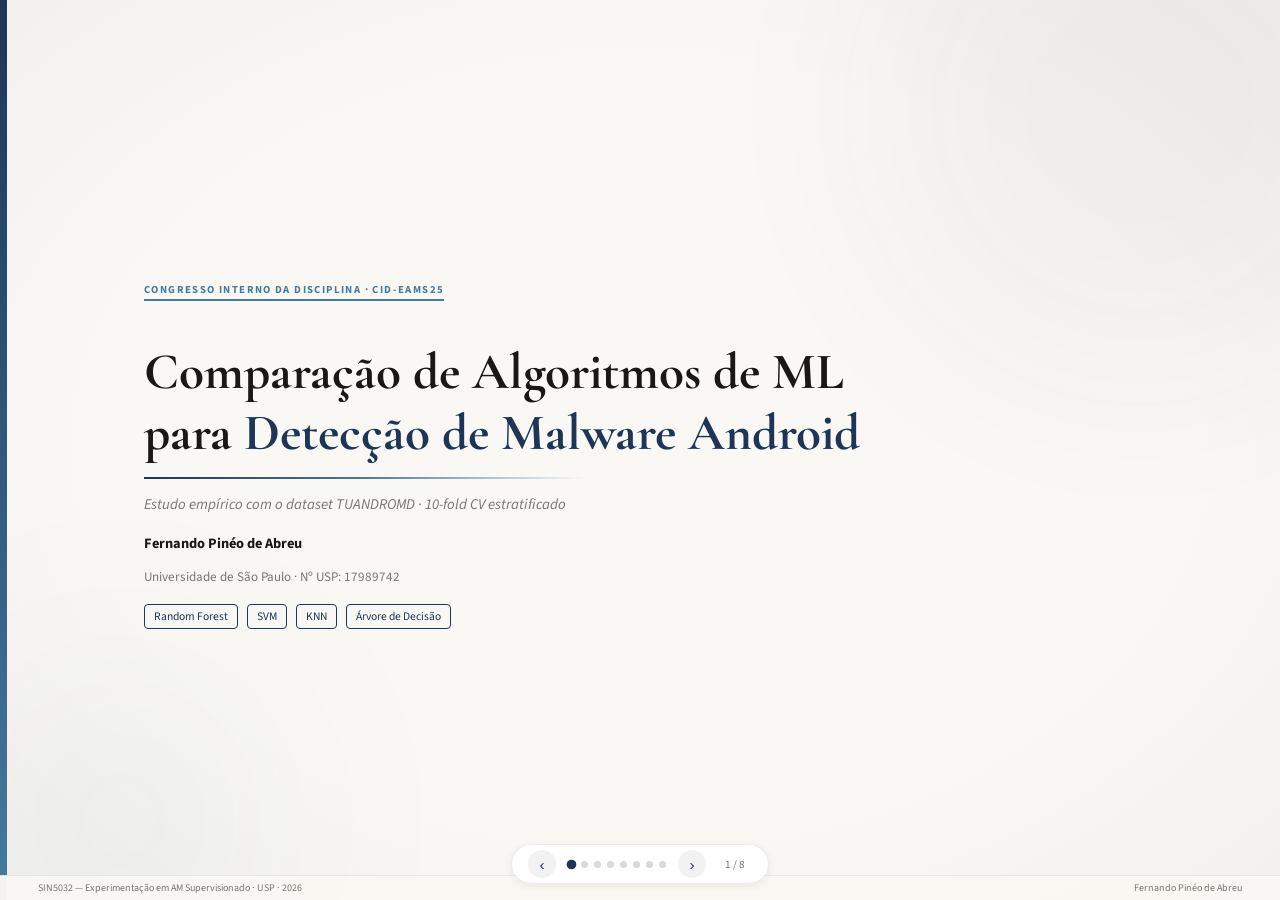
==== index.html @ aaeb79d1 "Commit inicial, com 8 slides, correções efetudas em marcas dagua" ====
<!DOCTYPE html>
<html lang="pt-BR">
<head>
<meta charset="UTF-8">
<meta name="viewport" content="width=device-width, initial-scale=1.0">
<meta name="slides-format" content="viewport">
<title>Malware Android — ML Comparativo v6</title>
<link rel="preconnect" href="https://fonts.googleapis.com">
<link rel="preconnect" href="https://fonts.gstatic.com" crossorigin>
<link href="https://fonts.googleapis.com/css2?family=Cormorant+Garamond:wght@400;600;700&family=Source+Sans+3:wght@300;400;600;700&display=swap" rel="stylesheet">
<link rel="stylesheet" href="assets/css/styles.css">
</head>
<body>
<div class="deck">

<!-- SLIDE 1 TÍTULO -->
<div class="slide slide-1 active" data-slide="1">
  <div class="gradient-mesh">
    <div class="blob" style="width:540px;height:540px;top:-160px;right:-130px;background:#1d3557"></div>
    <div class="blob" style="width:380px;height:380px;bottom:-110px;left:-70px;background:#457b9d"></div>
  </div>
  <div class="title-bar"></div>
  <div class="slide-footer"><span>SIN5032 — Experimentação em AM Supervisionado · USP · 2026</span><span>Fernando Pinéo de Abreu</span></div>
  <div class="content" style="padding-left:clamp(2.4rem,5vw,4.5rem)">
    <p class="section-tag reveal">Congresso Interno da Disciplina · CID-EAMS25</p>
    <h1 class="font-display reveal" style="font-size:clamp(1.9rem,4vw,3.2rem);font-weight:700;line-height:1.2;margin-bottom:.5rem">
      Comparação de Algoritmos de ML<br>para <span style="color:#1d3557">Detecção de Malware Android</span>
    </h1>
    <hr class="rule reveal" style="max-width:440px;margin-left:0;margin-top:.8rem;margin-bottom:.8rem">
    <p class="reveal" style="font-size:.93rem;color:#7a7570;font-style:italic;margin-bottom:1.1rem">Estudo empírico com o dataset TUANDROMD · 10-fold CV estratificado</p>
    <div class="reveal">
      <p style="font-size:.9rem;font-weight:700;color:#1a1714">Fernando Pinéo de Abreu</p>
      <p style="font-size:.82rem;color:#7a7570">Universidade de São Paulo · Nº USP: 17989742</p>
    </div>
    <div class="reveal" style="margin-top:1.1rem;display:flex;gap:9px;flex-wrap:wrap">
      <span style="font-size:.72rem;color:#1d3557;border:1px solid #1d3557;border-radius:4px;padding:3px 9px">Random Forest</span>
      <span style="font-size:.72rem;color:#1d3557;border:1px solid #1d3557;border-radius:4px;padding:3px 9px">SVM</span>
      <span style="font-size:.72rem;color:#1d3557;border:1px solid #1d3557;border-radius:4px;padding:3px 9px">KNN</span>
      <span style="font-size:.72rem;color:#1d3557;border:1px solid #1d3557;border-radius:4px;padding:3px 9px">Árvore de Decisão</span>
    </div>
  </div>
</div>

<!-- SLIDE 2 PROBLEMA -->
<div class="slide slide-2" data-slide="2">
  <div class="gradient-mesh"><div class="blob" style="width:340px;height:340px;top:-60px;right:-40px;background:#1d3557"></div></div>
  <div class="slide-footer"><span>Introdução</span><span>Fernando Pinéo de Abreu</span></div>
  <div class="content">
    <p class="section-tag reveal">1. Problema</p>
    <h2 class="font-display reveal" style="font-size:clamp(1.6rem,3vw,2.4rem);font-weight:600;margin-bottom:.65rem">Motivação e Questão de Pesquisa</h2>
    <hr class="rule-thin reveal" style="margin-bottom:.9rem">
    <div style="display:grid;grid-template-columns:1fr 1fr 1fr;gap:12px;margin-bottom:1rem">
      <div class="sci-card reveal" style="text-align:center"><div style="font-size:2rem;font-weight:700;color:#1d3557;font-family:'Cormorant Garamond',serif">3B+</div><p style="font-size:.73rem;color:#7a7570;margin-top:2px">dispositivos Android ativos</p></div>
      <div class="sci-card reveal" style="text-align:center"><div style="font-size:2rem;font-weight:700;color:#e63946;font-family:'Cormorant Garamond',serif">79,8%</div><p style="font-size:.73rem;color:#7a7570;margin-top:2px">das amostras são malware</p></div>
      <div class="sci-card reveal" style="text-align:center"><div style="font-size:2rem;font-weight:700;color:#457b9d;font-family:'Cormorant Garamond',serif">241</div><p style="font-size:.73rem;color:#7a7570;margin-top:2px">features binárias</p></div>
    </div>
    <div class="reveal" style="border-left:4px solid #1d3557;padding:.9rem 1.3rem;background:rgba(29,53,87,.04);border-radius:0 8px 8px 0">
      <p style="font-size:.75rem;font-weight:700;text-transform:uppercase;letter-spacing:.08em;color:#1d3557;margin-bottom:.3rem">Questão de Pesquisa</p>
      <p style="font-family:'Cormorant Garamond',serif;font-style:italic;font-size:1.13rem;line-height:1.45;color:#1a1714">Qual algoritmo — RF, SVM, KNN ou AD — apresenta maior F1 e AUC-ROC, e as diferenças são estatisticamente significativas sob 10-fold CV?</p>
    </div>
  </div>
</div>

<!-- SLIDE 3 DATASET + METODOLOGIA -->
<div class="slide slide-3" data-slide="3">
  <div class="gradient-mesh"><div class="blob" style="width:340px;height:340px;bottom:-60px;left:-40px;background:#457b9d"></div></div>
  <div class="slide-footer"><span>Dataset e Metodologia</span><span>Fernando Pinéo de Abreu</span></div>
  <div class="content">
    <p class="section-tag reveal">2. Dataset e Metodologia</p>
    <h2 class="font-display reveal" style="font-size:clamp(1.6rem,3vw,2.4rem);font-weight:600;margin-bottom:.65rem">TUANDROMD + Protocolo Experimental</h2>
    <hr class="rule-thin reveal" style="margin-bottom:.9rem">
    <div style="display:grid;grid-template-columns:1fr 1fr;gap:16px">
      <div>
        <p class="reveal" style="font-size:.74rem;font-weight:700;text-transform:uppercase;letter-spacing:.08em;color:#1d3557;border-bottom:2px solid #1d3557;padding-bottom:3px;margin-bottom:.5rem">Dataset</p>
        <ul style="list-style:none;padding:0;display:flex;flex-direction:column;gap:7px">
          <li class="reveal" style="font-size:.82rem;color:#3d3a35">· 4.464 instâncias · 241 features binárias</li>
          <li class="reveal" style="font-size:.82rem;color:#3d3a35">· 213 permissões Android + 28 APIs</li>
          <li class="reveal" style="font-size:.82rem;color:#e63946;font-weight:600">! 3.802 duplicatas — cautela nas métricas</li>
          <li class="reveal" style="font-size:.82rem;color:#e63946;font-weight:600">! Desbalanceamento: 79,8% malware</li>
        </ul>
      </div>
      <div>
        <p class="reveal" style="font-size:.74rem;font-weight:700;text-transform:uppercase;letter-spacing:.08em;color:#457b9d;border-bottom:2px solid #457b9d;padding-bottom:3px;margin-bottom:.5rem">Protocolo</p>
        <ul style="list-style:none;padding:0;display:flex;flex-direction:column;gap:7px">
          <li class="reveal" style="font-size:.82rem;color:#3d3a35">· StratifiedKFold 10 folds, seed=42</li>
          <li class="reveal" style="font-size:.82rem;color:#3d3a35">· MinMaxScaler apenas em SVM e KNN</li>
          <li class="reveal" style="font-size:.82rem;color:#3d3a35">· Métricas: F1-score e AUC-ROC</li>
          <li class="reveal" style="font-size:.82rem;color:#3d3a35">· Wilcoxon + Bonferroni (α = <span style="color:#e63946;font-weight:700">0,0083</span>)</li>
        </ul>
      </div>
    </div>
  </div>
</div>

<!-- SLIDE 4 GRÁFICO BARRAS -->
<div class="slide slide-4" data-slide="4">
  <div class="gradient-mesh"><div class="blob" style="width:340px;height:340px;top:-60px;right:-40px;background:#1d3557"></div></div>
  <div class="slide-footer"><span>Resultados</span><span>Fernando Pinéo de Abreu</span></div>
  <div class="content">
    <p class="section-tag reveal">3. Resultados</p>
    <h2 class="font-display reveal" style="font-size:clamp(1.55rem,2.8vw,2.2rem);font-weight:600;margin-bottom:.55rem">F1-score e AUC-ROC por Algoritmo (média ± σ)</h2>
    <hr class="rule-thin reveal" style="margin-bottom:.75rem">
    <div style="display:grid;grid-template-columns:1.6fr 1fr;gap:16px;align-items:start">
      <div class="chart-wrap reveal" style="padding:10px">
        <img src="assets/images/slide-4-chart.png" alt="Barras F1 e AUC por algoritmo — barras de erro mostram desvio padrão nos 10 folds">
      </div>
      <div style="display:flex;flex-direction:column;gap:9px">
        <div class="sci-card reveal" style="border-left:3px solid #1d3557">
          <p style="font-size:.8rem;font-weight:700;color:#1d3557;margin-bottom:2px">🏆 Random Forest</p>
          <p style="font-size:.76rem;color:#7a7570">F1 = <b>0,9969</b> · AUC = <b>0,9995</b><br>σ<sub>AUC</sub> = ±0,0006 — mais estável</p>
        </div>
        <div class="sci-card reveal" style="border-left:3px solid #e63946">
          <p style="font-size:.8rem;font-weight:700;color:#e63946;margin-bottom:2px">⚠ Árvore de Decisão</p>
          <p style="font-size:.76rem;color:#7a7570">F1 alto, AUC = <b style="color:#e63946">0,9819</b><br>σ<sub>AUC</sub> = ±0,0127 — instável</p>
        </div>
        <div class="sci-card reveal" style="border-left:3px solid #457b9d">
          <p style="font-size:.8rem;font-weight:700;color:#457b9d;margin-bottom:2px">SVM e KNN</p>
          <p style="font-size:.76rem;color:#7a7570">Desempenho intermediário e similar entre si</p>
        </div>
      </div>
    </div>
  </div>
</div>

<!-- SLIDE 5 BOXPLOT -->
<div class="slide slide-5" data-slide="5">
  <div class="gradient-mesh"><div class="blob" style="width:340px;height:340px;bottom:-60px;left:-40px;background:#457b9d"></div></div>
  <div class="slide-footer"><span>Resultados — Estabilidade</span><span>Fernando Pinéo de Abreu</span></div>
  <div class="content">
    <p class="section-tag reveal">3. Resultados</p>
    <h2 class="font-display reveal" style="font-size:clamp(1.55rem,2.8vw,2.2rem);font-weight:600;margin-bottom:.55rem">Distribuição do F1-score nos 10 Folds</h2>
    <hr class="rule-thin reveal" style="margin-bottom:.75rem">
    <div style="display:grid;grid-template-columns:1.1fr 1fr;gap:16px;align-items:start">
      <div class="chart-wrap reveal" style="padding:10px">
        <img src="assets/images/slide-5-chart.png" alt="Boxplot do F1-score por fold para cada algoritmo">
      </div>
      <div style="display:flex;flex-direction:column;gap:9px">
        <div class="sci-card reveal" style="border-left:3px solid #1d3557">
          <p style="font-size:.8rem;font-weight:700;color:#1d3557;margin-bottom:2px">RF é o mais consistente</p>
          <p style="font-size:.76rem;color:#7a7570">Caixa estreita — menor dispersão interquartil nos 10 folds.</p>
        </div>
        <div class="sci-card reveal" style="border-left:3px solid #e63946">
          <p style="font-size:.8rem;font-weight:700;color:#e63946;margin-bottom:2px">AD tem outlier</p>
          <p style="font-size:.76rem;color:#7a7570">Um fold distante revela sensibilidade à partição dos dados.</p>
        </div>
        <div class="reveal" style="font-size:.75rem;color:#7a7570;padding:.6rem .8rem;border:1px dashed rgba(0,0,0,.13);border-radius:6px;line-height:1.4">
          A variabilidade distingue RF dos demais — não apenas a mediana.
        </div>
      </div>
    </div>
  </div>
</div>

<!-- SLIDE 6 HEATMAP + TABELA -->
<div class="slide slide-6" data-slide="6">
  <div class="gradient-mesh"><div class="blob" style="width:340px;height:340px;top:-60px;left:-40px;background:#1d3557"></div></div>
  <div class="slide-footer"><span>Comparação Estatística</span><span>Fernando Pinéo de Abreu</span></div>
  <div class="content">
    <p class="section-tag reveal">4. Significância Estatística</p>
    <h2 class="font-display reveal" style="font-size:clamp(1.55rem,2.8vw,2.2rem);font-weight:600;margin-bottom:.55rem">Wilcoxon Pareado + Correção de Bonferroni (α = 0,0083)</h2>
    <hr class="rule-thin reveal" style="margin-bottom:.75rem">
    <div style="display:grid;grid-template-columns:1fr 1fr;gap:16px;align-items:start">
      <div class="chart-wrap reveal" style="padding:10px">
        <img src="assets/images/slide-6-chart.png" alt="Heatmap dos p-valores do teste de Wilcoxon com correção de Bonferroni">
      </div>
      <div>
        <table class="sci-table reveal">
          <thead><tr><th>Par</th><th style="text-align:center">p-valor</th><th style="text-align:center">Sig.</th></tr></thead>
          <tbody>
            <tr class="hl"><td>RF vs SVM</td><td style="text-align:center">0,002</td><td style="text-align:center"><span class="sig-yes">Sim ✓</span></td></tr>
            <tr class="hl"><td>RF vs KNN</td><td style="text-align:center">0,002</td><td style="text-align:center"><span class="sig-yes">Sim ✓</span></td></tr>
            <tr class="hl"><td>RF vs AD</td><td style="text-align:center">0,004</td><td style="text-align:center"><span class="sig-yes">Sim ✓</span></td></tr>
            <tr class="hl"><td>SVM vs KNN</td><td style="text-align:center">0,008</td><td style="text-align:center"><span class="sig-yes">Sim ✓</span></td></tr>
            <tr><td>SVM vs AD</td><td style="text-align:center">0,695</td><td style="text-align:center"><span class="sig-no">Não ✗</span></td></tr>
            <tr><td>KNN vs AD</td><td style="text-align:center">0,051</td><td style="text-align:center"><span class="sig-no">Não ✗</span></td></tr>
          </tbody>
        </table>
        <div class="sci-card reveal" style="margin-top:10px;border-left:3px solid #1d3557">
          <p style="font-size:.78rem;color:#3d3a35"><strong style="color:#1d3557">RF supera todos</strong> com significância. SVM, KNN e AD não se distinguem entre si.</p>
        </div>
      </div>
    </div>
  </div>
</div>

<!-- SLIDE 7 CONCLUSÃO -->
<div class="slide slide-7" data-slide="7">
  <div class="gradient-mesh">
    <div class="blob" style="width:500px;height:500px;top:-130px;right:-110px;background:#1d3557"></div>
    <div class="blob" style="width:360px;height:360px;bottom:-90px;left:-60px;background:#457b9d"></div>
  </div>
  <div class="title-bar"></div>
  <div class="slide-footer"><span>Conclusão</span><span>Fernando Pinéo de Abreu</span></div>
  <div class="content" style="padding-left:clamp(2.4rem,5vw,4.5rem)">
    <p class="section-tag reveal">5. Conclusão</p>
    <h2 class="font-display reveal" style="font-size:clamp(1.8rem,3.4vw,2.8rem);font-weight:600;margin-bottom:.55rem">Síntese</h2>
    <hr class="rule reveal" style="max-width:400px;margin-left:0;margin-bottom:.9rem">
    <div class="reveal" style="border-left:4px solid #1d3557;padding:.85rem 1.2rem;background:rgba(29,53,87,.04);border-radius:0 8px 8px 0;margin-bottom:1rem;max-width:740px">
      <p style="font-family:'Cormorant Garamond',serif;font-style:italic;font-size:clamp(1rem,1.7vw,1.2rem);line-height:1.5;color:#1a1714">O <strong>Random Forest</strong> obteve F1 = 0,9969 e AUC = 0,9995, com superioridade estatisticamente significativa sobre todos os demais após correção de Bonferroni (p ≤ 0,004).</p>
    </div>
    <div style="display:grid;grid-template-columns:1fr 1fr 1fr;gap:11px" class="reveal">
      <div class="sci-card" style="text-align:center"><div style="font-size:1.65rem;font-weight:700;color:#1d3557;font-family:'Cormorant Garamond',serif">4/6</div><p style="font-size:.71rem;color:#7a7570">pares com diferença significativa</p></div>
      <div class="sci-card" style="text-align:center;border-left:3px solid #e63946"><div style="font-size:1.65rem;font-weight:700;color:#e63946;font-family:'Cormorant Garamond',serif">Cautela</div><p style="font-size:.71rem;color:#7a7570">3.802 duplicatas podem inflar métricas</p></div>
      <div class="sci-card" style="text-align:center;border-left:3px solid #457b9d"><div style="font-size:1.65rem;font-weight:700;color:#457b9d;font-family:'Cormorant Garamond',serif">Próximos</div><p style="font-size:.71rem;color:#7a7570">Grid search + SMOTE + datasets independentes</p></div>
    </div>
  </div>
</div>

</div>
<!-- SLIDE 8 ENCERRAMENTO -->
<div class="slide slide-8" data-slide="8">
  <div class="gradient-mesh">
    <div class="blob" style="width:520px;height:520px;top:-150px;right:-120px;background:#1d3557"></div>
    <div class="blob" style="width:380px;height:380px;bottom:-100px;left:-70px;background:#457b9d"></div>
  </div>
  <div class="title-bar"></div>
  <div class="slide-footer"><span>Encerramento</span><span>Fernando Pinéo de Abreu</span></div>
  <div class="content" style="padding-left:clamp(2.4rem,5vw,4.5rem);display:flex;flex-direction:column;justify-content:center;min-height:78vh">
    <p class="section-tag reveal">6. Encerramento</p>
    <h2 class="font-display reveal" style="font-size:clamp(2.2rem,4.2vw,3.5rem);font-weight:600;line-height:1.15;margin-bottom:.7rem">Obrigado!</h2>
    <hr class="rule reveal" style="max-width:360px;margin-left:0;margin-bottom:1rem">
    <div class="reveal" style="border-left:4px solid #1d3557;padding:1rem 1.35rem;background:rgba(29,53,87,.04);border-radius:0 8px 8px 0;max-width:760px">
      <p style="font-family:'Cormorant Garamond',serif;font-style:italic;font-size:clamp(1.15rem,2vw,1.45rem);line-height:1.5;color:#1a1714;margin:0 0 .45rem 0">Agradeço pela atenção.</p>
      <p style="font-size:.92rem;color:#3d3a35;margin:0">Fernando Pinéo de Abreu</p>
    </div>
  </div>
</div>

<div class="nav-controls">
  <button class="nav-btn" onclick="changeSlide(-1)">&#8249;</button>
  <div class="slide-dots" id="dots"></div>
  <button class="nav-btn" onclick="changeSlide(1)">&#8250;</button>
  <span class="slide-counter" id="counter">1 / 8</span>
</div>
<script src="assets/js/slides.js"></script>
</body>
</html>
---- assets/css/styles.css ----
:root {
  --color-bg:#faf8f4;
  --color-bg-deep:#f3f0ea;
  --color-surface:#ede9e1;
  --color-text:#1a1714;
  --color-text-secondary:#3d3a35;
  --color-text-muted:#7a7570;
  --color-accent-1:#1d3557;
  --color-accent-2:#457b9d;
  --color-accent-3:#e63946;
  --color-glass-bg:rgba(255,255,255,0.84);
  --color-glass-border:rgba(0,0,0,0.08);
  --font-display:'Cormorant Garamond', Georgia, serif;
  --font-body:'Source Sans 3', system-ui, sans-serif;
}

.font-display{font-family:var(--font-display)}
:root { --color-bg:#faf8f4; --color-text:#1a1714; }
*,*::before,*::after{box-sizing:border-box} html,body{margin:0;background:#faf8f4}
body{font-family:'Source Sans 3',system-ui,sans-serif;color:#1a1714;overflow:hidden;height:100vh;width:100vw}
.deck{width:100vw;height:100vh;position:relative}
.slide{position:absolute;inset:0;background:#faf8f4;display:flex;align-items:center;justify-content:center;opacity:0;transform:scale(0.97);transition:opacity .55s ease,transform .55s ease;pointer-events:none;overflow:hidden}
.slide.active{opacity:1;transform:scale(1);pointer-events:all}
.slide>.content{position:relative;z-index:2;width:100%;max-width:1120px;padding:clamp(1rem,3vw,2.4rem)}
.reveal{opacity:0;transform:translateY(12px)}
.nav-controls{position:fixed;bottom:16px;left:50%;transform:translateX(-50%);display:flex;align-items:center;gap:12px;z-index:100;background:rgba(255,255,255,.95);padding:5px 16px;border:1px solid rgba(0,0,0,.08);border-radius:40px;box-shadow:0 2px 8px rgba(0,0,0,.07)}
.nav-btn{width:28px;height:28px;border:none;background:rgba(0,0,0,.05);color:#1d3557;border-radius:50%;cursor:pointer;font-size:.95rem}
.slide-dots{display:flex;gap:6px} .dot{width:7px;height:7px;border-radius:50%;background:rgba(0,0,0,.15);cursor:pointer;transition:background .3s,transform .3s} .dot.active{background:#1d3557;transform:scale(1.38)}
.slide-counter{font-size:.7rem;color:#7a7570;min-width:34px;text-align:center}
.section-tag{display:inline-block;font-size:.67rem;font-weight:700;text-transform:uppercase;letter-spacing:.13em;color:#457b9d;border-bottom:2px solid #457b9d;padding-bottom:2px;margin-bottom:.4rem}
.rule{height:2px;background:linear-gradient(90deg,#1d3557,#457b9d,transparent);border:none;margin:.6rem 0}
.rule-thin{height:1px;background:rgba(0,0,0,.09);border:none}
.title-bar{position:absolute;left:0;top:0;bottom:0;width:7px;background:linear-gradient(180deg,#1d3557,#457b9d);z-index:3}
.slide-footer{position:absolute;bottom:0;left:0;right:0;z-index:3;padding:.32rem clamp(1rem,3vw,2.4rem);display:flex;justify-content:space-between;border-top:1px solid rgba(0,0,0,.07);background:rgba(250,248,244,.96)}
.slide-footer span{font-size:.63rem;color:#7a7570}
.sci-card{background:#fff;border:1px solid rgba(0,0,0,.08);border-radius:8px;padding:.85rem 1.1rem;box-shadow:0 1px 5px rgba(0,0,0,.05)}
.sci-table{width:100%;border-collapse:collapse;font-size:.8rem} .sci-table thead tr{border-bottom:2px solid #1d3557} .sci-table th{padding:.38rem .6rem;font-weight:700;color:#1d3557;text-align:left;font-size:.7rem;text-transform:uppercase;letter-spacing:.06em} .sci-table td{padding:.42rem .6rem;color:#3d3a35;border-bottom:1px solid rgba(0,0,0,.06)} .sci-table tr.hl{background:rgba(29,53,87,.05)} .sci-table tr.hl td{color:#1d3557;font-weight:700} .sci-table tr:last-child td{border-bottom:none}
.sig-yes{background:rgba(29,53,87,.1);color:#1d3557;border:1px solid rgba(29,53,87,.22);border-radius:4px;padding:1px 6px;font-size:.67rem;font-weight:700}
.sig-no{background:rgba(230,57,70,.07);color:#e63946;border:1px solid rgba(230,57,70,.18);border-radius:4px;padding:1px 6px;font-size:.67rem}
/* Contenedor de gráfico com fundo branco e sem overflow */
.chart-wrap{background:#fff;border:1px solid rgba(0,0,0,.08);border-radius:9px;box-shadow:0 1px 6px rgba(0,0,0,.05);overflow:hidden;display:flex;align-items:center;justify-content:center}
.chart-wrap img{width:100%;height:auto;display:block}
@keyframes float-slow{0%{transform:translate(0,0)}50%{transform:translate(16px,-10px)}100%{transform:translate(0,0)}}
.gradient-mesh{position:absolute;inset:0;z-index:0;overflow:hidden;pointer-events:none}
.blob{position:absolute;border-radius:50%;filter:blur(100px);opacity:.045;animation:float-slow 18s ease-in-out infinite}
.blob:nth-child(2){animation-duration:24s;animation-direction:reverse}
.slide::after{content:'';position:absolute;inset:0;z-index:1;pointer-events:none;background:radial-gradient(ellipse at center,transparent 60%,rgba(0,0,0,.03) 100%)}
@media(prefers-reduced-motion:reduce){*,*::before,*::after{animation-duration:.01ms!important;transition-duration:.2s!important}}
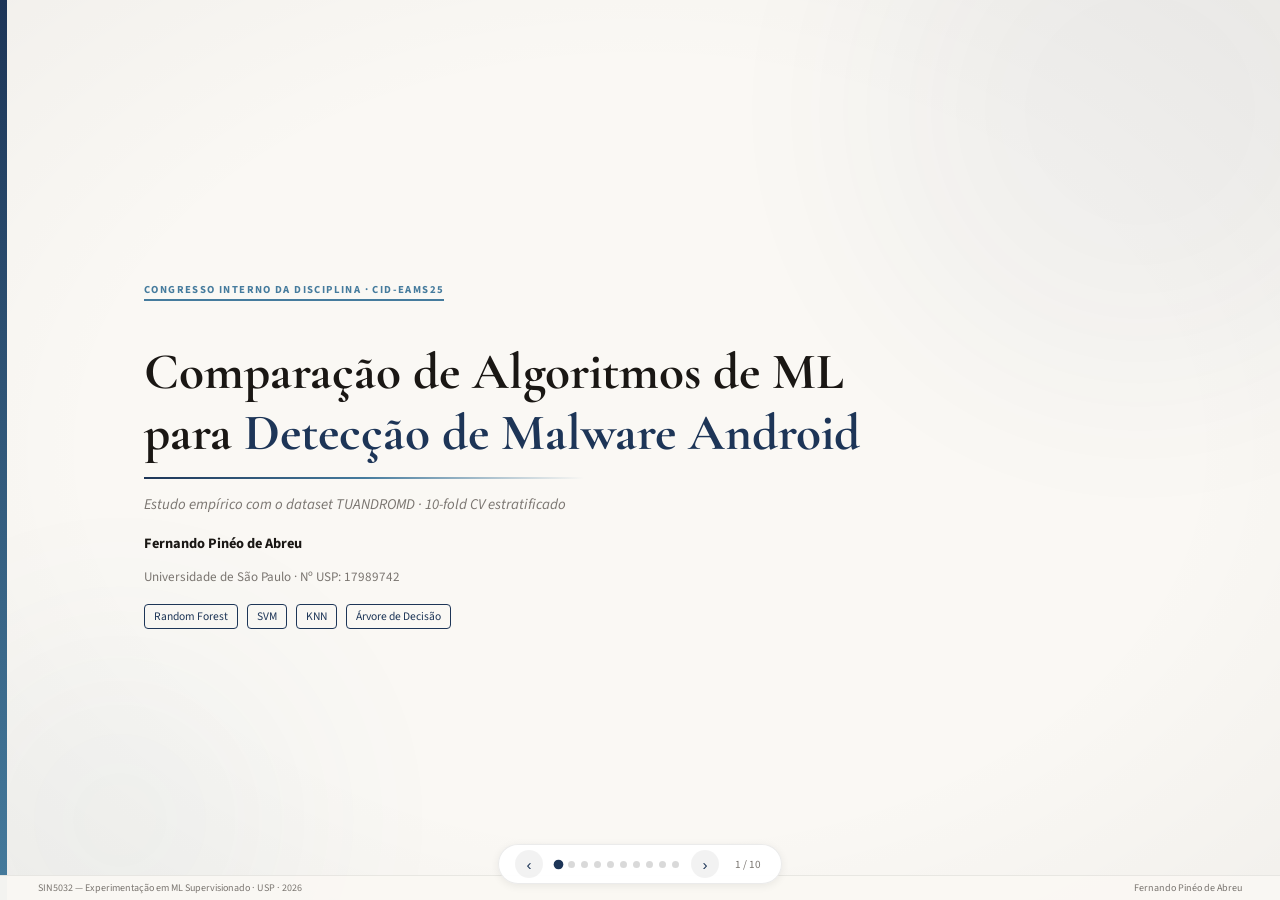
==== commit 6fbe451a: "Incluso o slide 4, para demostrar(pequena foto) da parte do dataset" ====
--- a/index.html
+++ b/index.html
@@ -20,7 +20,7 @@
     <div class="blob" style="width:380px;height:380px;bottom:-110px;left:-70px;background:#457b9d"></div>
   </div>
   <div class="title-bar"></div>
-  <div class="slide-footer"><span>SIN5032 — Experimentação em AM Supervisionado · USP · 2026</span><span>Fernando Pinéo de Abreu</span></div>
+  <div class="slide-footer"><span>SIN5032 — Experimentação em ML Supervisionado · USP · 2026</span><span>Fernando Pinéo de Abreu</span></div>
   <div class="content" style="padding-left:clamp(2.4rem,5vw,4.5rem)">
     <p class="section-tag reveal">Congresso Interno da Disciplina · CID-EAMS25</p>
     <h1 class="font-display reveal" style="font-size:clamp(1.9rem,4vw,3.2rem);font-weight:700;line-height:1.2;margin-bottom:.5rem">
@@ -82,18 +82,75 @@
       <div>
         <p class="reveal" style="font-size:.74rem;font-weight:700;text-transform:uppercase;letter-spacing:.08em;color:#457b9d;border-bottom:2px solid #457b9d;padding-bottom:3px;margin-bottom:.5rem">Protocolo</p>
         <ul style="list-style:none;padding:0;display:flex;flex-direction:column;gap:7px">
-          <li class="reveal" style="font-size:.82rem;color:#3d3a35">· StratifiedKFold 10 folds, seed=42</li>
-          <li class="reveal" style="font-size:.82rem;color:#3d3a35">· MinMaxScaler apenas em SVM e KNN</li>
-          <li class="reveal" style="font-size:.82rem;color:#3d3a35">· Métricas: F1-score e AUC-ROC</li>
-          <li class="reveal" style="font-size:.82rem;color:#3d3a35">· Wilcoxon + Bonferroni (α = <span style="color:#e63946;font-weight:700">0,0083</span>)</li>
+          <li class="reveal" style="font-size:.82rem;color:#3d3a35">· Comparação de hipóteses sob o mesmo protocolo de reamostragem</li>
+          <li class="reveal" style="font-size:.82rem;color:#3d3a35">· StratifiedKFold 10 folds (seed=42), com os mesmos folds para todos os modelos (pareamento)</li>
+          <li class="reveal" style="font-size:.82rem;color:#3d3a35">· MinMaxScaler apenas em SVM e KNN · Métricas: F1-score e AUC-ROC</li>
+          <li class="reveal" style="font-size:.82rem;color:#3d3a35">· Wilcoxon pareado + Bonferroni (α = <span style="color:#e63946;font-weight:700">0,0083</span>)</li>
         </ul>
       </div>
     </div>
-  </div>
-</div>
-
-<!-- SLIDE 4 GRÁFICO BARRAS -->
+    <div class="reveal" style="margin-top:.7rem;font-size:.74rem;color:#7a7570;padding:.55rem .75rem;border:1px dashed rgba(0,0,0,.13);border-radius:6px;line-height:1.4">
+      Objetivo da validação: estimar o erro fora da amostra; a escolha de modelos e hiperparâmetros no mesmo processo pode introduzir viés otimista leve.
+    </div>
+  </div>
+</div>
+
+<!-- SLIDE 4 PRINT DO DATASET -->
 <div class="slide slide-4" data-slide="4">
+  <div class="gradient-mesh"><div class="blob" style="width:340px;height:340px;bottom:-60px;left:-40px;background:#457b9d"></div></div>
+  <div class="slide-footer"><span>Base de Dados</span><span>Fernando Pinéo de Abreu</span></div>
+  <div class="content">
+    <p class="section-tag reveal">2.2 Base de Dados (Visual)</p>
+    <h2 class="font-display reveal" style="font-size:clamp(1.55rem,2.8vw,2.2rem);font-weight:600;margin-bottom:.55rem">Recorte do TUANDROMD em formato tabular</h2>
+    <hr class="rule-thin reveal" style="margin-bottom:.75rem">
+    <div style="display:grid;grid-template-columns:1.65fr 1fr;gap:16px;align-items:start">
+      <div class="chart-wrap reveal" style="padding:10px">
+        <img src="assets/images/slide-7-dataset-print.png" alt="Print do dataset TUANDROMD em formato tabular com features binárias">
+      </div>
+      <div style="display:flex;flex-direction:column;gap:9px">
+        <div class="sci-card reveal" style="border-left:3px solid #1d3557">
+          <p style="font-size:.8rem;font-weight:700;color:#1d3557;margin-bottom:2px">Leitura do print</p>
+          <p style="font-size:.76rem;color:#7a7570">Cada linha representa um aplicativo; as colunas são permissões e APIs codificadas de forma binária (0/1).</p>
+        </div>
+        <div class="sci-card reveal" style="border-left:3px solid #e63946">
+          <p style="font-size:.8rem;font-weight:700;color:#e63946;margin-bottom:2px">Ponto metodológico</p>
+          <p style="font-size:.76rem;color:#7a7570">A estrutura alta dimensional (241 features) motiva comparar algoritmos com vieses indutivos distintos sob o mesmo protocolo.</p>
+        </div>
+      </div>
+    </div>
+  </div>
+</div>
+
+<!-- SLIDE 5 DESENHO EXPERIMENTAL -->
+<div class="slide slide-5" data-slide="5">
+  <div class="gradient-mesh"><div class="blob" style="width:340px;height:340px;top:-60px;right:-40px;background:#1d3557"></div></div>
+  <div class="slide-footer"><span>Desenho Experimental</span><span>Fernando Pinéo de Abreu</span></div>
+  <div class="content">
+    <p class="section-tag reveal">2.1 Desenho Experimental</p>
+    <h2 class="font-display reveal" style="font-size:clamp(1.55rem,2.8vw,2.2rem);font-weight:600;margin-bottom:.55rem">Condições, Fatores e Controle Experimental</h2>
+    <hr class="rule-thin reveal" style="margin-bottom:.75rem">
+    <div style="display:grid;grid-template-columns:1fr 1fr 1fr;gap:12px;align-items:start">
+      <div class="sci-card reveal" style="border-left:3px solid #1d3557">
+        <p style="font-size:.8rem;font-weight:700;color:#1d3557;margin-bottom:4px">Condições testadas</p>
+        <p style="font-size:.76rem;color:#7a7570;line-height:1.4">RF, SVM, KNN e AD avaliados no mesmo conjunto TUANDROMD, com F1-score e AUC-ROC como resposta experimental.</p>
+      </div>
+      <div class="sci-card reveal" style="border-left:3px solid #457b9d">
+        <p style="font-size:.8rem;font-weight:700;color:#457b9d;margin-bottom:4px">Fatores manipulados</p>
+        <p style="font-size:.76rem;color:#7a7570;line-height:1.4">Hipótese/modelo de classificação e pré-processamento específico (MinMaxScaler apenas para SVM/KNN).</p>
+      </div>
+      <div class="sci-card reveal" style="border-left:3px solid #e63946">
+        <p style="font-size:.8rem;font-weight:700;color:#e63946;margin-bottom:4px">Constantes e bloqueio</p>
+        <p style="font-size:.76rem;color:#7a7570;line-height:1.4">Mesmos folds estratificados (pareamento), seed fixa, mesmas métricas e mesmo protocolo estatístico (Wilcoxon pareado + Bonferroni).</p>
+      </div>
+    </div>
+    <div class="reveal" style="margin-top:.7rem;font-size:.75rem;color:#7a7570;padding:.6rem .8rem;border:1px dashed rgba(0,0,0,.13);border-radius:6px;line-height:1.4">
+      Este desenho busca estimar erro fora da amostra com menor viés e menor dependência de uma partição específica.
+    </div>
+  </div>
+</div>
+
+<!-- SLIDE 6 GRÁFICO BARRAS -->
+<div class="slide slide-6" data-slide="6">
   <div class="gradient-mesh"><div class="blob" style="width:340px;height:340px;top:-60px;right:-40px;background:#1d3557"></div></div>
   <div class="slide-footer"><span>Resultados</span><span>Fernando Pinéo de Abreu</span></div>
   <div class="content">
@@ -122,8 +179,8 @@
   </div>
 </div>
 
-<!-- SLIDE 5 BOXPLOT -->
-<div class="slide slide-5" data-slide="5">
+<!-- SLIDE 7 BOXPLOT -->
+<div class="slide slide-7" data-slide="7">
   <div class="gradient-mesh"><div class="blob" style="width:340px;height:340px;bottom:-60px;left:-40px;background:#457b9d"></div></div>
   <div class="slide-footer"><span>Resultados — Estabilidade</span><span>Fernando Pinéo de Abreu</span></div>
   <div class="content">
@@ -144,15 +201,15 @@
           <p style="font-size:.76rem;color:#7a7570">Um fold distante revela sensibilidade à partição dos dados.</p>
         </div>
         <div class="reveal" style="font-size:.75rem;color:#7a7570;padding:.6rem .8rem;border:1px dashed rgba(0,0,0,.13);border-radius:6px;line-height:1.4">
-          A variabilidade distingue RF dos demais — não apenas a mediana.
-        </div>
-      </div>
-    </div>
-  </div>
-</div>
-
-<!-- SLIDE 6 HEATMAP + TABELA -->
-<div class="slide slide-6" data-slide="6">
+          A avaliação em 10 folds reduz a dependência de uma única partição; a variabilidade distingue RF dos demais.
+        </div>
+      </div>
+    </div>
+  </div>
+</div>
+
+<!-- SLIDE 8 HEATMAP + TABELA -->
+<div class="slide slide-8" data-slide="8">
   <div class="gradient-mesh"><div class="blob" style="width:340px;height:340px;top:-60px;left:-40px;background:#1d3557"></div></div>
   <div class="slide-footer"><span>Comparação Estatística</span><span>Fernando Pinéo de Abreu</span></div>
   <div class="content">
@@ -176,15 +233,15 @@
           </tbody>
         </table>
         <div class="sci-card reveal" style="margin-top:10px;border-left:3px solid #1d3557">
-          <p style="font-size:.78rem;color:#3d3a35"><strong style="color:#1d3557">RF supera todos</strong> com significância. SVM, KNN e AD não se distinguem entre si.</p>
-        </div>
-      </div>
-    </div>
-  </div>
-</div>
-
-<!-- SLIDE 7 CONCLUSÃO -->
-<div class="slide slide-7" data-slide="7">
+          <p style="font-size:.78rem;color:#3d3a35"><strong style="color:#1d3557">RF supera todos</strong> sob Wilcoxon pareado com Bonferroni; SVM, KNN e AD não se distinguem entre si neste protocolo.</p>
+        </div>
+      </div>
+    </div>
+  </div>
+</div>
+
+<!-- SLIDE 9 CONCLUSÃO -->
+<div class="slide slide-9" data-slide="9">
   <div class="gradient-mesh">
     <div class="blob" style="width:500px;height:500px;top:-130px;right:-110px;background:#1d3557"></div>
     <div class="blob" style="width:360px;height:360px;bottom:-90px;left:-60px;background:#457b9d"></div>
@@ -196,19 +253,21 @@
     <h2 class="font-display reveal" style="font-size:clamp(1.8rem,3.4vw,2.8rem);font-weight:600;margin-bottom:.55rem">Síntese</h2>
     <hr class="rule reveal" style="max-width:400px;margin-left:0;margin-bottom:.9rem">
     <div class="reveal" style="border-left:4px solid #1d3557;padding:.85rem 1.2rem;background:rgba(29,53,87,.04);border-radius:0 8px 8px 0;margin-bottom:1rem;max-width:740px">
-      <p style="font-family:'Cormorant Garamond',serif;font-style:italic;font-size:clamp(1rem,1.7vw,1.2rem);line-height:1.5;color:#1a1714">O <strong>Random Forest</strong> obteve F1 = 0,9969 e AUC = 0,9995, com superioridade estatisticamente significativa sobre todos os demais após correção de Bonferroni (p ≤ 0,004).</p>
+      <p style="font-family:'Cormorant Garamond',serif;font-style:italic;font-size:clamp(1rem,1.7vw,1.2rem);line-height:1.5;color:#1a1714">O <strong>Random Forest</strong> obteve F1 = 0,9969 e AUC = 0,9995, com superioridade sob Wilcoxon pareado com Bonferroni (p ≤ 0,004) no protocolo avaliado.</p>
     </div>
     <div style="display:grid;grid-template-columns:1fr 1fr 1fr;gap:11px" class="reveal">
       <div class="sci-card" style="text-align:center"><div style="font-size:1.65rem;font-weight:700;color:#1d3557;font-family:'Cormorant Garamond',serif">4/6</div><p style="font-size:.71rem;color:#7a7570">pares com diferença significativa</p></div>
       <div class="sci-card" style="text-align:center;border-left:3px solid #e63946"><div style="font-size:1.65rem;font-weight:700;color:#e63946;font-family:'Cormorant Garamond',serif">Cautela</div><p style="font-size:.71rem;color:#7a7570">3.802 duplicatas podem inflar métricas</p></div>
       <div class="sci-card" style="text-align:center;border-left:3px solid #457b9d"><div style="font-size:1.65rem;font-weight:700;color:#457b9d;font-family:'Cormorant Garamond',serif">Próximos</div><p style="font-size:.71rem;color:#7a7570">Grid search + SMOTE + datasets independentes</p></div>
     </div>
-  </div>
-</div>
-
-</div>
-<!-- SLIDE 8 ENCERRAMENTO -->
-<div class="slide slide-8" data-slide="8">
+    <p class="reveal" style="margin-top:.7rem;font-size:.75rem;color:#7a7570;max-width:760px;line-height:1.4">
+      F1 e AUC devem ser interpretados como estimativas do erro fora da amostra, sujeitas à variância amostral; devido às duplicatas e ao desbalanceamento, mantemos cautela na generalização.
+    </p>
+  </div>
+</div>
+
+<!-- SLIDE 10 ENCERRAMENTO -->
+<div class="slide slide-10" data-slide="10">
   <div class="gradient-mesh">
     <div class="blob" style="width:520px;height:520px;top:-150px;right:-120px;background:#1d3557"></div>
     <div class="blob" style="width:380px;height:380px;bottom:-100px;left:-70px;background:#457b9d"></div>
@@ -226,11 +285,12 @@
   </div>
 </div>
 
+</div>
 <div class="nav-controls">
   <button class="nav-btn" onclick="changeSlide(-1)">&#8249;</button>
   <div class="slide-dots" id="dots"></div>
   <button class="nav-btn" onclick="changeSlide(1)">&#8250;</button>
-  <span class="slide-counter" id="counter">1 / 8</span>
+  <span class="slide-counter" id="counter">1 / 10</span>
 </div>
 <script src="assets/js/slides.js"></script>
 </body>
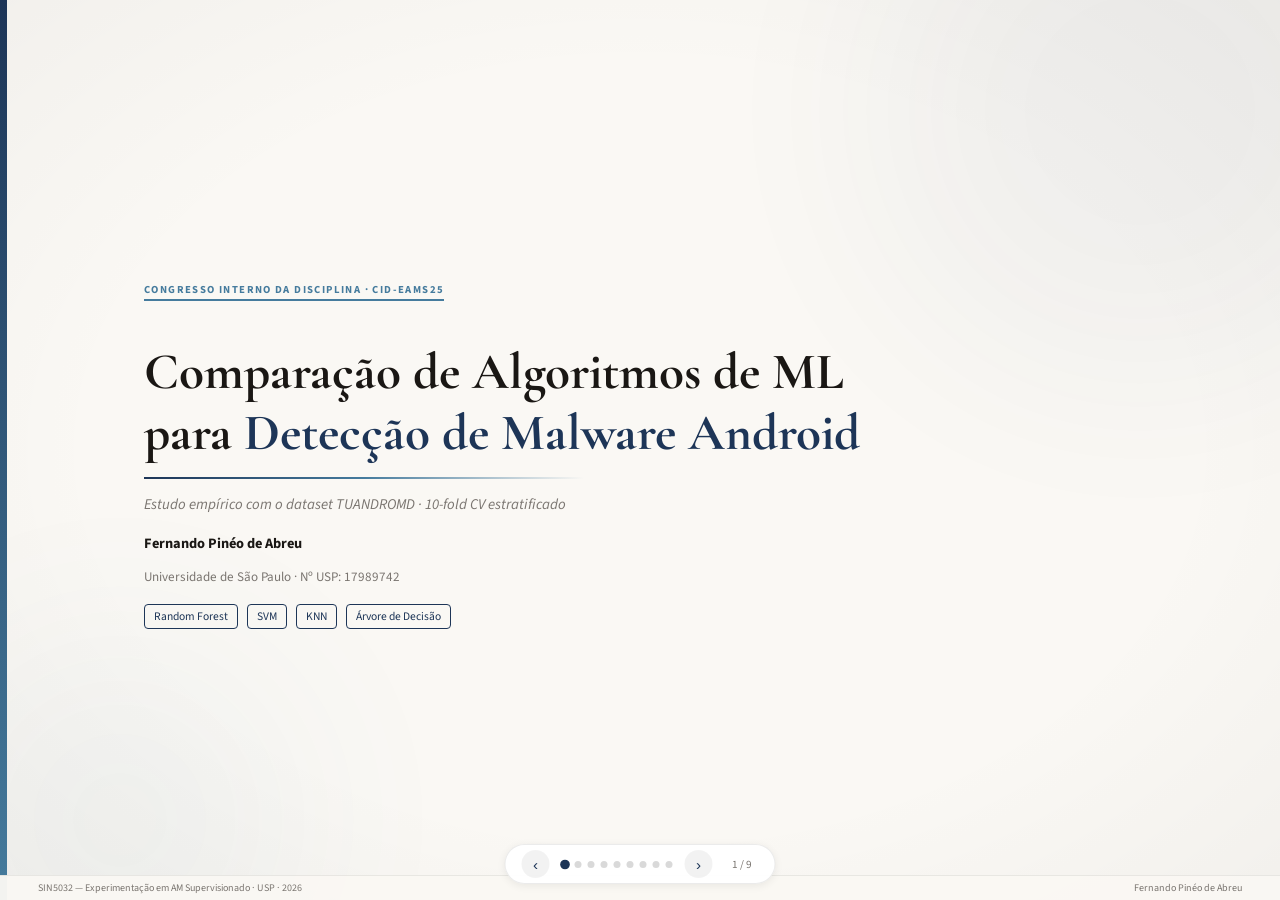
==== commit cc5da403: "Incluso no slide 3.Resultado, gráfico de taxa de presença das top5 features por classe" ====
--- a/index.html
+++ b/index.html
@@ -20,7 +20,7 @@
     <div class="blob" style="width:380px;height:380px;bottom:-110px;left:-70px;background:#457b9d"></div>
   </div>
   <div class="title-bar"></div>
-  <div class="slide-footer"><span>SIN5032 — Experimentação em ML Supervisionado · USP · 2026</span><span>Fernando Pinéo de Abreu</span></div>
+  <div class="slide-footer"><span>SIN5032 — Experimentação em AM Supervisionado · USP · 2026</span><span>Fernando Pinéo de Abreu</span></div>
   <div class="content" style="padding-left:clamp(2.4rem,5vw,4.5rem)">
     <p class="section-tag reveal">Congresso Interno da Disciplina · CID-EAMS25</p>
     <h1 class="font-display reveal" style="font-size:clamp(1.9rem,4vw,3.2rem);font-weight:700;line-height:1.2;margin-bottom:.5rem">
@@ -82,75 +82,47 @@
       <div>
         <p class="reveal" style="font-size:.74rem;font-weight:700;text-transform:uppercase;letter-spacing:.08em;color:#457b9d;border-bottom:2px solid #457b9d;padding-bottom:3px;margin-bottom:.5rem">Protocolo</p>
         <ul style="list-style:none;padding:0;display:flex;flex-direction:column;gap:7px">
-          <li class="reveal" style="font-size:.82rem;color:#3d3a35">· Comparação de hipóteses sob o mesmo protocolo de reamostragem</li>
-          <li class="reveal" style="font-size:.82rem;color:#3d3a35">· StratifiedKFold 10 folds (seed=42), com os mesmos folds para todos os modelos (pareamento)</li>
-          <li class="reveal" style="font-size:.82rem;color:#3d3a35">· MinMaxScaler apenas em SVM e KNN · Métricas: F1-score e AUC-ROC</li>
-          <li class="reveal" style="font-size:.82rem;color:#3d3a35">· Wilcoxon pareado + Bonferroni (α = <span style="color:#e63946;font-weight:700">0,0083</span>)</li>
+          <li class="reveal" style="font-size:.82rem;color:#3d3a35">· StratifiedKFold 10 folds, seed=42</li>
+          <li class="reveal" style="font-size:.82rem;color:#3d3a35">· MinMaxScaler apenas em SVM e KNN</li>
+          <li class="reveal" style="font-size:.82rem;color:#3d3a35">· Métricas: F1-score e AUC-ROC</li>
+          <li class="reveal" style="font-size:.82rem;color:#3d3a35">· Wilcoxon + Bonferroni (α = <span style="color:#e63946;font-weight:700">0,0083</span>)</li>
         </ul>
       </div>
     </div>
-    <div class="reveal" style="margin-top:.7rem;font-size:.74rem;color:#7a7570;padding:.55rem .75rem;border:1px dashed rgba(0,0,0,.13);border-radius:6px;line-height:1.4">
-      Objetivo da validação: estimar o erro fora da amostra; a escolha de modelos e hiperparâmetros no mesmo processo pode introduzir viés otimista leve.
-    </div>
-  </div>
-</div>
-
-<!-- SLIDE 4 PRINT DO DATASET -->
+  </div>
+</div>
+
+<!-- SLIDE 4 FEATURES MAIS DISCRIMINATIVAS -->
 <div class="slide slide-4" data-slide="4">
-  <div class="gradient-mesh"><div class="blob" style="width:340px;height:340px;bottom:-60px;left:-40px;background:#457b9d"></div></div>
-  <div class="slide-footer"><span>Base de Dados</span><span>Fernando Pinéo de Abreu</span></div>
-  <div class="content">
-    <p class="section-tag reveal">2.2 Base de Dados (Visual)</p>
-    <h2 class="font-display reveal" style="font-size:clamp(1.55rem,2.8vw,2.2rem);font-weight:600;margin-bottom:.55rem">Recorte do TUANDROMD em formato tabular</h2>
-    <hr class="rule-thin reveal" style="margin-bottom:.75rem">
-    <div style="display:grid;grid-template-columns:1.65fr 1fr;gap:16px;align-items:start">
-      <div class="chart-wrap reveal" style="padding:10px">
-        <img src="assets/images/slide-7-dataset-print.png" alt="Print do dataset TUANDROMD em formato tabular com features binárias">
+  <div class="gradient-mesh"><div class="blob" style="width:340px;height:340px;bottom:-60px;right:-40px;background:#457b9d"></div></div>
+  <div class="slide-footer"><span>Análise das Features</span><span>Fernando Pinéo de Abreu</span></div>
+  <div class="content">
+    <p class="section-tag reveal">3. Resultados</p>
+    <h2 class="font-display reveal" style="font-size:clamp(1.55rem,2.8vw,2.2rem);font-weight:600;margin-bottom:.55rem">Taxa de Presença das Top 5 Features por Classe</h2>
+    <hr class="rule-thin reveal" style="margin-bottom:.75rem">
+    <div style="display:grid;grid-template-columns:1.45fr 1fr;gap:16px;align-items:start">
+      <div class="chart-wrap reveal" style="padding:10px">
+        <img src="assets/images/slide-4-features.png" alt="Comparação da taxa de presença das cinco principais features entre malware e goodware">
       </div>
       <div style="display:flex;flex-direction:column;gap:9px">
         <div class="sci-card reveal" style="border-left:3px solid #1d3557">
-          <p style="font-size:.8rem;font-weight:700;color:#1d3557;margin-bottom:2px">Leitura do print</p>
-          <p style="font-size:.76rem;color:#7a7570">Cada linha representa um aplicativo; as colunas são permissões e APIs codificadas de forma binária (0/1).</p>
-        </div>
-        <div class="sci-card reveal" style="border-left:3px solid #e63946">
-          <p style="font-size:.8rem;font-weight:700;color:#e63946;margin-bottom:2px">Ponto metodológico</p>
-          <p style="font-size:.76rem;color:#7a7570">A estrutura alta dimensional (241 features) motiva comparar algoritmos com vieses indutivos distintos sob o mesmo protocolo.</p>
-        </div>
-      </div>
-    </div>
-  </div>
-</div>
-
-<!-- SLIDE 5 DESENHO EXPERIMENTAL -->
+          <p style="font-size:.8rem;font-weight:700;color:#1d3557;margin-bottom:2px">Feature mais discriminativa</p>
+          <p style="font-size:.76rem;color:#7a7570"><code>RECEIVE_BOOT_COMPLETED</code> aparece em <b>98%</b> dos malwares e <b>39%</b> dos goodwares.</p>
+        </div>
+        <div class="sci-card reveal" style="border-left:3px solid #457b9d">
+          <p style="font-size:.8rem;font-weight:700;color:#457b9d;margin-bottom:2px">Padrão de benignidade</p>
+          <p style="font-size:.76rem;color:#7a7570"><code>openConnection</code> e <code>getLastKnownLocation</code> predominam em goodware.</p>
+        </div>
+        <div class="reveal" style="font-size:.75rem;color:#7a7570;padding:.6rem .8rem;border:1px dashed rgba(0,0,0,.13);border-radius:6px;line-height:1.4">
+          O gráfico contextualiza por que os modelos conseguem separar classes com alto F1 e AUC.
+        </div>
+      </div>
+    </div>
+  </div>
+</div>
+
+<!-- SLIDE 5 GRÁFICO BARRAS -->
 <div class="slide slide-5" data-slide="5">
-  <div class="gradient-mesh"><div class="blob" style="width:340px;height:340px;top:-60px;right:-40px;background:#1d3557"></div></div>
-  <div class="slide-footer"><span>Desenho Experimental</span><span>Fernando Pinéo de Abreu</span></div>
-  <div class="content">
-    <p class="section-tag reveal">2.1 Desenho Experimental</p>
-    <h2 class="font-display reveal" style="font-size:clamp(1.55rem,2.8vw,2.2rem);font-weight:600;margin-bottom:.55rem">Condições, Fatores e Controle Experimental</h2>
-    <hr class="rule-thin reveal" style="margin-bottom:.75rem">
-    <div style="display:grid;grid-template-columns:1fr 1fr 1fr;gap:12px;align-items:start">
-      <div class="sci-card reveal" style="border-left:3px solid #1d3557">
-        <p style="font-size:.8rem;font-weight:700;color:#1d3557;margin-bottom:4px">Condições testadas</p>
-        <p style="font-size:.76rem;color:#7a7570;line-height:1.4">RF, SVM, KNN e AD avaliados no mesmo conjunto TUANDROMD, com F1-score e AUC-ROC como resposta experimental.</p>
-      </div>
-      <div class="sci-card reveal" style="border-left:3px solid #457b9d">
-        <p style="font-size:.8rem;font-weight:700;color:#457b9d;margin-bottom:4px">Fatores manipulados</p>
-        <p style="font-size:.76rem;color:#7a7570;line-height:1.4">Hipótese/modelo de classificação e pré-processamento específico (MinMaxScaler apenas para SVM/KNN).</p>
-      </div>
-      <div class="sci-card reveal" style="border-left:3px solid #e63946">
-        <p style="font-size:.8rem;font-weight:700;color:#e63946;margin-bottom:4px">Constantes e bloqueio</p>
-        <p style="font-size:.76rem;color:#7a7570;line-height:1.4">Mesmos folds estratificados (pareamento), seed fixa, mesmas métricas e mesmo protocolo estatístico (Wilcoxon pareado + Bonferroni).</p>
-      </div>
-    </div>
-    <div class="reveal" style="margin-top:.7rem;font-size:.75rem;color:#7a7570;padding:.6rem .8rem;border:1px dashed rgba(0,0,0,.13);border-radius:6px;line-height:1.4">
-      Este desenho busca estimar erro fora da amostra com menor viés e menor dependência de uma partição específica.
-    </div>
-  </div>
-</div>
-
-<!-- SLIDE 6 GRÁFICO BARRAS -->
-<div class="slide slide-6" data-slide="6">
   <div class="gradient-mesh"><div class="blob" style="width:340px;height:340px;top:-60px;right:-40px;background:#1d3557"></div></div>
   <div class="slide-footer"><span>Resultados</span><span>Fernando Pinéo de Abreu</span></div>
   <div class="content">
@@ -179,8 +151,8 @@
   </div>
 </div>
 
-<!-- SLIDE 7 BOXPLOT -->
-<div class="slide slide-7" data-slide="7">
+<!-- SLIDE 6 BOXPLOT -->
+<div class="slide slide-6" data-slide="6">
   <div class="gradient-mesh"><div class="blob" style="width:340px;height:340px;bottom:-60px;left:-40px;background:#457b9d"></div></div>
   <div class="slide-footer"><span>Resultados — Estabilidade</span><span>Fernando Pinéo de Abreu</span></div>
   <div class="content">
@@ -201,15 +173,15 @@
           <p style="font-size:.76rem;color:#7a7570">Um fold distante revela sensibilidade à partição dos dados.</p>
         </div>
         <div class="reveal" style="font-size:.75rem;color:#7a7570;padding:.6rem .8rem;border:1px dashed rgba(0,0,0,.13);border-radius:6px;line-height:1.4">
-          A avaliação em 10 folds reduz a dependência de uma única partição; a variabilidade distingue RF dos demais.
-        </div>
-      </div>
-    </div>
-  </div>
-</div>
-
-<!-- SLIDE 8 HEATMAP + TABELA -->
-<div class="slide slide-8" data-slide="8">
+          A variabilidade distingue RF dos demais — não apenas a mediana.
+        </div>
+      </div>
+    </div>
+  </div>
+</div>
+
+<!-- SLIDE 7 HEATMAP + TABELA -->
+<div class="slide slide-7" data-slide="7">
   <div class="gradient-mesh"><div class="blob" style="width:340px;height:340px;top:-60px;left:-40px;background:#1d3557"></div></div>
   <div class="slide-footer"><span>Comparação Estatística</span><span>Fernando Pinéo de Abreu</span></div>
   <div class="content">
@@ -233,15 +205,15 @@
           </tbody>
         </table>
         <div class="sci-card reveal" style="margin-top:10px;border-left:3px solid #1d3557">
-          <p style="font-size:.78rem;color:#3d3a35"><strong style="color:#1d3557">RF supera todos</strong> sob Wilcoxon pareado com Bonferroni; SVM, KNN e AD não se distinguem entre si neste protocolo.</p>
-        </div>
-      </div>
-    </div>
-  </div>
-</div>
-
-<!-- SLIDE 9 CONCLUSÃO -->
-<div class="slide slide-9" data-slide="9">
+          <p style="font-size:.78rem;color:#3d3a35"><strong style="color:#1d3557">RF supera todos</strong> com significância. SVM, KNN e AD não se distinguem entre si.</p>
+        </div>
+      </div>
+    </div>
+  </div>
+</div>
+
+<!-- SLIDE 8 CONCLUSÃO -->
+<div class="slide slide-8" data-slide="8">
   <div class="gradient-mesh">
     <div class="blob" style="width:500px;height:500px;top:-130px;right:-110px;background:#1d3557"></div>
     <div class="blob" style="width:360px;height:360px;bottom:-90px;left:-60px;background:#457b9d"></div>
@@ -253,21 +225,19 @@
     <h2 class="font-display reveal" style="font-size:clamp(1.8rem,3.4vw,2.8rem);font-weight:600;margin-bottom:.55rem">Síntese</h2>
     <hr class="rule reveal" style="max-width:400px;margin-left:0;margin-bottom:.9rem">
     <div class="reveal" style="border-left:4px solid #1d3557;padding:.85rem 1.2rem;background:rgba(29,53,87,.04);border-radius:0 8px 8px 0;margin-bottom:1rem;max-width:740px">
-      <p style="font-family:'Cormorant Garamond',serif;font-style:italic;font-size:clamp(1rem,1.7vw,1.2rem);line-height:1.5;color:#1a1714">O <strong>Random Forest</strong> obteve F1 = 0,9969 e AUC = 0,9995, com superioridade sob Wilcoxon pareado com Bonferroni (p ≤ 0,004) no protocolo avaliado.</p>
+      <p style="font-family:'Cormorant Garamond',serif;font-style:italic;font-size:clamp(1rem,1.7vw,1.2rem);line-height:1.5;color:#1a1714">O <strong>Random Forest</strong> obteve F1 = 0,9969 e AUC = 0,9995, com superioridade estatisticamente significativa sobre todos os demais após correção de Bonferroni (p ≤ 0,004).</p>
     </div>
     <div style="display:grid;grid-template-columns:1fr 1fr 1fr;gap:11px" class="reveal">
       <div class="sci-card" style="text-align:center"><div style="font-size:1.65rem;font-weight:700;color:#1d3557;font-family:'Cormorant Garamond',serif">4/6</div><p style="font-size:.71rem;color:#7a7570">pares com diferença significativa</p></div>
       <div class="sci-card" style="text-align:center;border-left:3px solid #e63946"><div style="font-size:1.65rem;font-weight:700;color:#e63946;font-family:'Cormorant Garamond',serif">Cautela</div><p style="font-size:.71rem;color:#7a7570">3.802 duplicatas podem inflar métricas</p></div>
       <div class="sci-card" style="text-align:center;border-left:3px solid #457b9d"><div style="font-size:1.65rem;font-weight:700;color:#457b9d;font-family:'Cormorant Garamond',serif">Próximos</div><p style="font-size:.71rem;color:#7a7570">Grid search + SMOTE + datasets independentes</p></div>
     </div>
-    <p class="reveal" style="margin-top:.7rem;font-size:.75rem;color:#7a7570;max-width:760px;line-height:1.4">
-      F1 e AUC devem ser interpretados como estimativas do erro fora da amostra, sujeitas à variância amostral; devido às duplicatas e ao desbalanceamento, mantemos cautela na generalização.
-    </p>
-  </div>
-</div>
-
-<!-- SLIDE 10 ENCERRAMENTO -->
-<div class="slide slide-10" data-slide="10">
+  </div>
+</div>
+
+</div>
+<!-- SLIDE 9 ENCERRAMENTO -->
+<div class="slide slide-9" data-slide="9">
   <div class="gradient-mesh">
     <div class="blob" style="width:520px;height:520px;top:-150px;right:-120px;background:#1d3557"></div>
     <div class="blob" style="width:380px;height:380px;bottom:-100px;left:-70px;background:#457b9d"></div>
@@ -285,12 +255,11 @@
   </div>
 </div>
 
-</div>
 <div class="nav-controls">
   <button class="nav-btn" onclick="changeSlide(-1)">&#8249;</button>
   <div class="slide-dots" id="dots"></div>
   <button class="nav-btn" onclick="changeSlide(1)">&#8250;</button>
-  <span class="slide-counter" id="counter">1 / 10</span>
+  <span class="slide-counter" id="counter">1 / 9</span>
 </div>
 <script src="assets/js/slides.js"></script>
 </body>
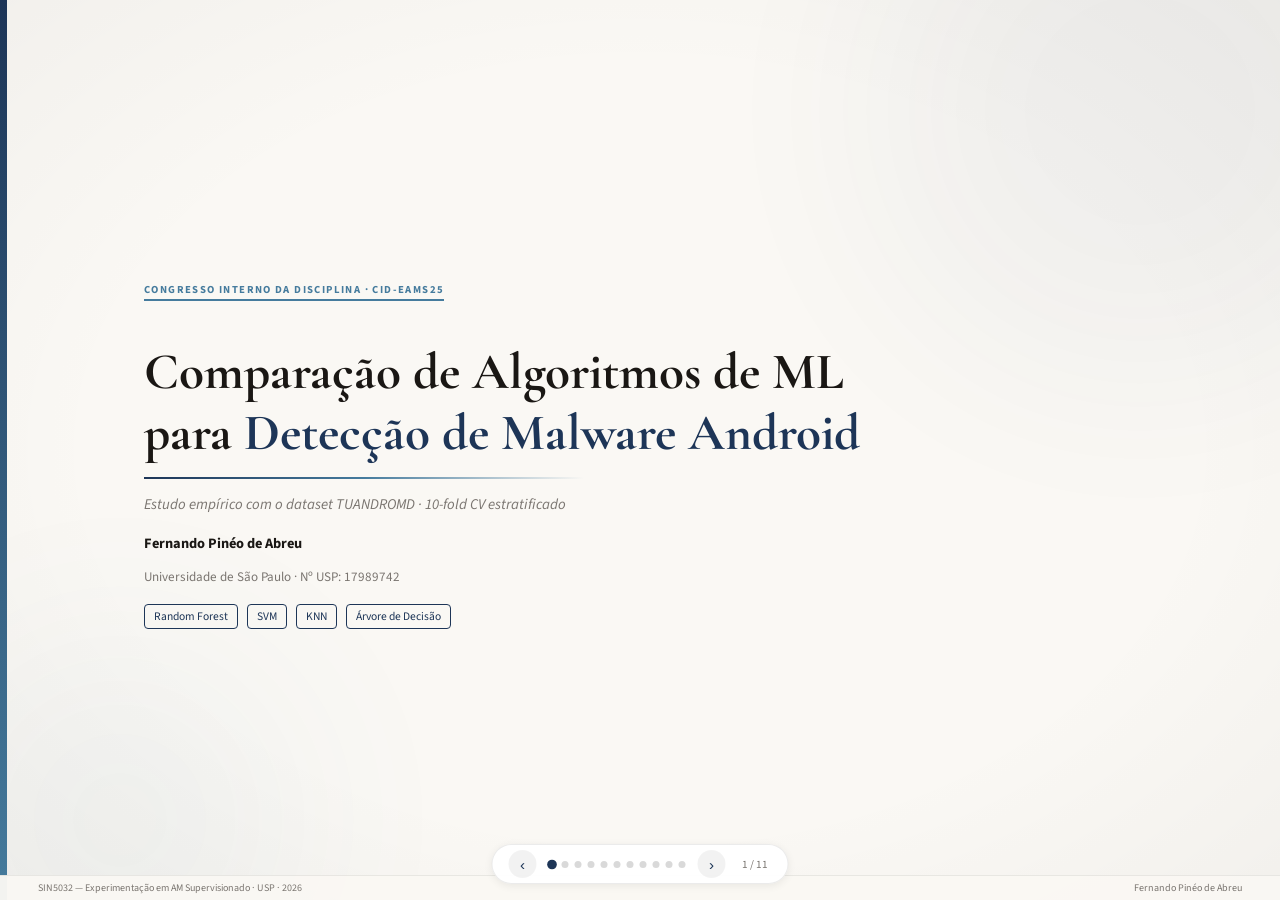
==== commit d7cdd0de: "Ajustado o slide retornar a imagem tabular dos dados, um vez que no commit anterior havia sido exclu" ====
--- a/index.html
+++ b/index.html
@@ -89,11 +89,68 @@
         </ul>
       </div>
     </div>
-  </div>
-</div>
-
-<!-- SLIDE 4 FEATURES MAIS DISCRIMINATIVAS -->
+    <div class="reveal" style="margin-top:.7rem;font-size:.74rem;color:#7a7570;padding:.55rem .75rem;border:1px dashed rgba(0,0,0,.13);border-radius:6px;line-height:1.4">
+      Objetivo da validação: estimar o erro fora da amostra; a escolha de modelos e hiperparâmetros no mesmo processo pode introduzir viés otimista leve.
+    </div>
+  </div>
+</div>
+
+<!-- SLIDE 4 DESENHO EXPERIMENTAL -->
 <div class="slide slide-4" data-slide="4">
+  <div class="gradient-mesh"><div class="blob" style="width:340px;height:340px;top:-60px;right:-40px;background:#1d3557"></div></div>
+  <div class="slide-footer"><span>Desenho Experimental</span><span>Fernando Pinéo de Abreu</span></div>
+  <div class="content">
+    <p class="section-tag reveal">2.1 Desenho Experimental</p>
+    <h2 class="font-display reveal" style="font-size:clamp(1.55rem,2.8vw,2.2rem);font-weight:600;margin-bottom:.55rem">Condições, Fatores e Controle Experimental</h2>
+    <hr class="rule-thin reveal" style="margin-bottom:.75rem">
+    <div style="display:grid;grid-template-columns:1fr 1fr 1fr;gap:12px;align-items:start">
+      <div class="sci-card reveal" style="border-left:3px solid #1d3557">
+        <p style="font-size:.8rem;font-weight:700;color:#1d3557;margin-bottom:4px">Condições testadas</p>
+        <p style="font-size:.76rem;color:#7a7570;line-height:1.4">RF, SVM, KNN e AD avaliados no mesmo conjunto TUANDROMD, com F1-score e AUC-ROC como resposta experimental.</p>
+      </div>
+      <div class="sci-card reveal" style="border-left:3px solid #457b9d">
+        <p style="font-size:.8rem;font-weight:700;color:#457b9d;margin-bottom:4px">Fatores manipulados</p>
+        <p style="font-size:.76rem;color:#7a7570;line-height:1.4">Hipótese/modelo de classificação e pré-processamento específico (MinMaxScaler apenas para SVM/KNN).</p>
+      </div>
+      <div class="sci-card reveal" style="border-left:3px solid #e63946">
+        <p style="font-size:.8rem;font-weight:700;color:#e63946;margin-bottom:4px">Constantes e bloqueio</p>
+        <p style="font-size:.76rem;color:#7a7570;line-height:1.4">Mesmos folds estratificados (pareamento), seed fixa, mesmas métricas e mesmo protocolo estatístico (Wilcoxon pareado + Bonferroni).</p>
+      </div>
+    </div>
+    <div class="reveal" style="margin-top:.7rem;font-size:.75rem;color:#7a7570;padding:.6rem .8rem;border:1px dashed rgba(0,0,0,.13);border-radius:6px;line-height:1.4">
+      Este desenho busca estimar erro fora da amostra com menor viés e menor dependência de uma partição específica.
+    </div>
+  </div>
+</div>
+
+<!-- SLIDE 5 BASE DE DADOS (VISUAL) -->
+<div class="slide slide-5" data-slide="5">
+  <div class="gradient-mesh"><div class="blob" style="width:340px;height:340px;bottom:-60px;left:-40px;background:#457b9d"></div></div>
+  <div class="slide-footer"><span>Base de Dados</span><span>Fernando Pinéo de Abreu</span></div>
+  <div class="content">
+    <p class="section-tag reveal">2.2 Base de Dados (Visual)</p>
+    <h2 class="font-display reveal" style="font-size:clamp(1.55rem,2.8vw,2.2rem);font-weight:600;margin-bottom:.55rem">Recorte do TUANDROMD em formato tabular</h2>
+    <hr class="rule-thin reveal" style="margin-bottom:.75rem">
+    <div style="display:grid;grid-template-columns:1.65fr 1fr;gap:16px;align-items:start">
+      <div class="chart-wrap reveal" style="padding:10px">
+        <img src="assets/images/slide-7-dataset-print.png" alt="Recorte do dataset TUANDROMD em formato tabular com features binárias">
+      </div>
+      <div style="display:flex;flex-direction:column;gap:9px">
+        <div class="sci-card reveal" style="border-left:3px solid #1d3557">
+          <p style="font-size:.8rem;font-weight:700;color:#1d3557;margin-bottom:2px">Leitura do recorte</p>
+          <p style="font-size:.76rem;color:#7a7570">Cada linha representa um aplicativo; as colunas são permissões e APIs codificadas de forma binária (0/1).</p>
+        </div>
+        <div class="sci-card reveal" style="border-left:3px solid #e63946">
+          <p style="font-size:.8rem;font-weight:700;color:#e63946;margin-bottom:2px">Ponto metodológico</p>
+          <p style="font-size:.76rem;color:#7a7570">A estrutura alta dimensional (241 features) motiva comparar algoritmos com vieses indutivos distintos sob o mesmo protocolo.</p>
+        </div>
+      </div>
+    </div>
+  </div>
+</div>
+
+<!-- SLIDE 6 FEATURES MAIS DISCRIMINATIVAS -->
+<div class="slide slide-6" data-slide="6">
   <div class="gradient-mesh"><div class="blob" style="width:340px;height:340px;bottom:-60px;right:-40px;background:#457b9d"></div></div>
   <div class="slide-footer"><span>Análise das Features</span><span>Fernando Pinéo de Abreu</span></div>
   <div class="content">
@@ -121,8 +178,8 @@
   </div>
 </div>
 
-<!-- SLIDE 5 GRÁFICO BARRAS -->
-<div class="slide slide-5" data-slide="5">
+<!-- SLIDE 7 GRÁFICO BARRAS -->
+<div class="slide slide-7" data-slide="7">
   <div class="gradient-mesh"><div class="blob" style="width:340px;height:340px;top:-60px;right:-40px;background:#1d3557"></div></div>
   <div class="slide-footer"><span>Resultados</span><span>Fernando Pinéo de Abreu</span></div>
   <div class="content">
@@ -151,8 +208,8 @@
   </div>
 </div>
 
-<!-- SLIDE 6 BOXPLOT -->
-<div class="slide slide-6" data-slide="6">
+<!-- SLIDE 8 BOXPLOT -->
+<div class="slide slide-8" data-slide="8">
   <div class="gradient-mesh"><div class="blob" style="width:340px;height:340px;bottom:-60px;left:-40px;background:#457b9d"></div></div>
   <div class="slide-footer"><span>Resultados — Estabilidade</span><span>Fernando Pinéo de Abreu</span></div>
   <div class="content">
@@ -180,8 +237,8 @@
   </div>
 </div>
 
-<!-- SLIDE 7 HEATMAP + TABELA -->
-<div class="slide slide-7" data-slide="7">
+<!-- SLIDE 9 HEATMAP + TABELA -->
+<div class="slide slide-9" data-slide="9">
   <div class="gradient-mesh"><div class="blob" style="width:340px;height:340px;top:-60px;left:-40px;background:#1d3557"></div></div>
   <div class="slide-footer"><span>Comparação Estatística</span><span>Fernando Pinéo de Abreu</span></div>
   <div class="content">
@@ -212,8 +269,8 @@
   </div>
 </div>
 
-<!-- SLIDE 8 CONCLUSÃO -->
-<div class="slide slide-8" data-slide="8">
+<!-- SLIDE 10 CONCLUSÃO -->
+<div class="slide slide-10" data-slide="10">
   <div class="gradient-mesh">
     <div class="blob" style="width:500px;height:500px;top:-130px;right:-110px;background:#1d3557"></div>
     <div class="blob" style="width:360px;height:360px;bottom:-90px;left:-60px;background:#457b9d"></div>
@@ -236,8 +293,8 @@
 </div>
 
 </div>
-<!-- SLIDE 9 ENCERRAMENTO -->
-<div class="slide slide-9" data-slide="9">
+<!-- SLIDE 11 ENCERRAMENTO -->
+<div class="slide slide-11" data-slide="11">
   <div class="gradient-mesh">
     <div class="blob" style="width:520px;height:520px;top:-150px;right:-120px;background:#1d3557"></div>
     <div class="blob" style="width:380px;height:380px;bottom:-100px;left:-70px;background:#457b9d"></div>
@@ -259,7 +316,7 @@
   <button class="nav-btn" onclick="changeSlide(-1)">&#8249;</button>
   <div class="slide-dots" id="dots"></div>
   <button class="nav-btn" onclick="changeSlide(1)">&#8250;</button>
-  <span class="slide-counter" id="counter">1 / 9</span>
+  <span class="slide-counter" id="counter">1 / 11</span>
 </div>
 <script src="assets/js/slides.js"></script>
 </body>
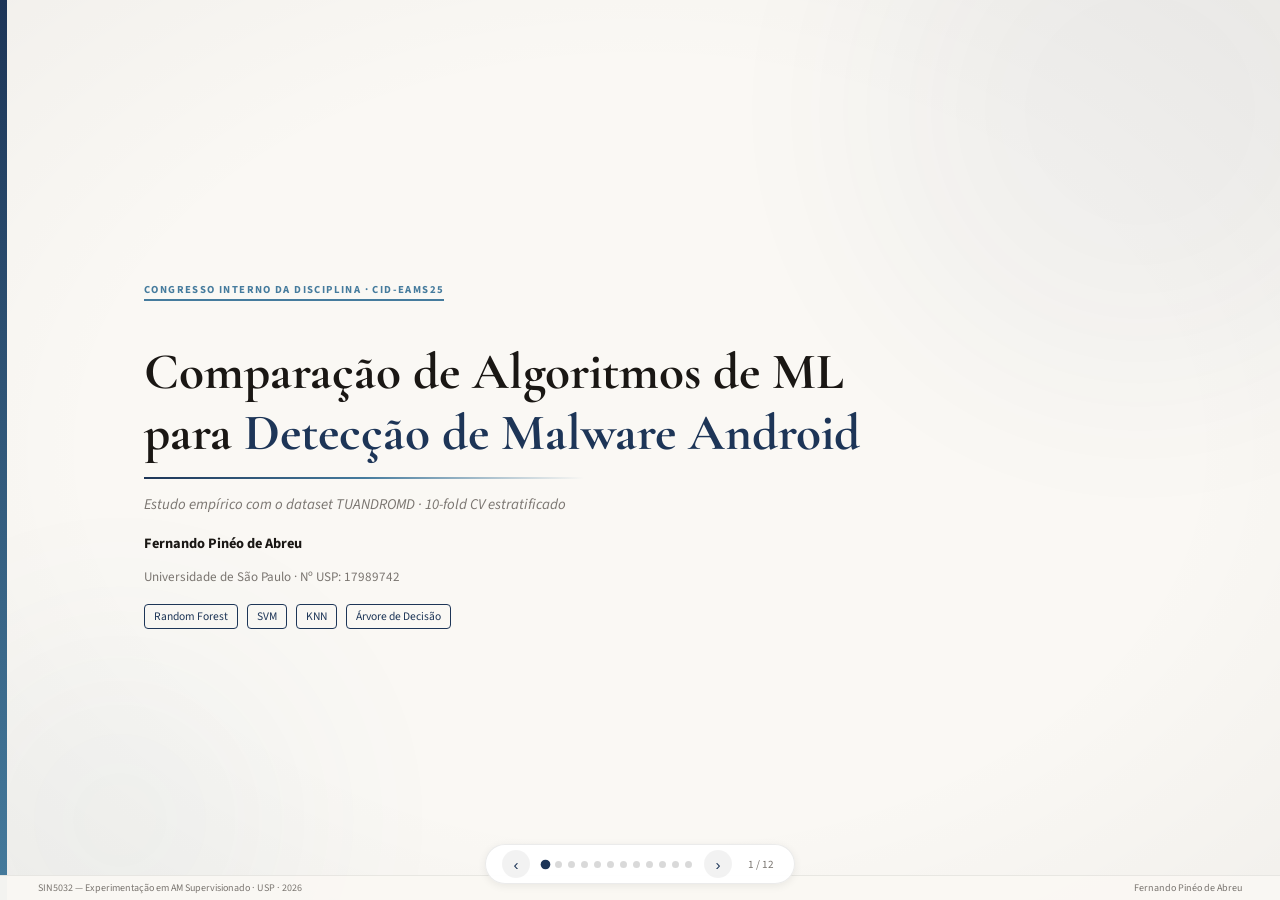
==== commit 0b603027: "Adicionado slide 5. Limitações" ====
--- a/index.html
+++ b/index.html
@@ -95,8 +95,8 @@
   </div>
 </div>
 
-<!-- SLIDE 4 DESENHO EXPERIMENTAL -->
-<div class="slide slide-4" data-slide="4">
+<!-- SLIDE 5 DESENHO EXPERIMENTAL -->
+<div class="slide slide-5" data-slide="5">
   <div class="gradient-mesh"><div class="blob" style="width:340px;height:340px;top:-60px;right:-40px;background:#1d3557"></div></div>
   <div class="slide-footer"><span>Desenho Experimental</span><span>Fernando Pinéo de Abreu</span></div>
   <div class="content">
@@ -123,8 +123,8 @@
   </div>
 </div>
 
-<!-- SLIDE 5 BASE DE DADOS (VISUAL) -->
-<div class="slide slide-5" data-slide="5">
+<!-- SLIDE 4 BASE DE DADOS (VISUAL) -->
+<div class="slide slide-4" data-slide="4">
   <div class="gradient-mesh"><div class="blob" style="width:340px;height:340px;bottom:-60px;left:-40px;background:#457b9d"></div></div>
   <div class="slide-footer"><span>Base de Dados</span><span>Fernando Pinéo de Abreu</span></div>
   <div class="content">
@@ -269,8 +269,37 @@
   </div>
 </div>
 
-<!-- SLIDE 10 CONCLUSÃO -->
+<!-- SLIDE 10 LIMITAÇÕES -->
 <div class="slide slide-10" data-slide="10">
+  <div class="gradient-mesh"><div class="blob" style="width:340px;height:340px;bottom:-60px;left:-40px;background:#457b9d"></div></div>
+  <div class="slide-footer"><span>Limitações do Experimento</span><span>Fernando Pinéo de Abreu</span></div>
+  <div class="content">
+    <p class="section-tag reveal">5. Limitações</p>
+    <h2 class="font-display reveal" style="font-size:clamp(1.55rem,2.8vw,2.2rem);font-weight:600;margin-bottom:.55rem">Ameaças à validade dos resultados</h2>
+    <hr class="rule-thin reveal" style="margin-bottom:.75rem">
+    <div style="display:grid;grid-template-columns:1fr 1fr;gap:12px;align-items:start">
+      <div class="sci-card reveal" style="border-left:3px solid #e63946">
+        <p style="font-size:.8rem;font-weight:700;color:#e63946;margin-bottom:4px">Muitas duplicatas no dataset</p>
+        <p style="font-size:.76rem;color:#7a7570;line-height:1.4">3.802 de 4.464 instâncias são duplicadas, podendo inflar F1/AUC e reduzir a variabilidade observada.</p>
+      </div>
+      <div class="sci-card reveal" style="border-left:3px solid #1d3557">
+        <p style="font-size:.8rem;font-weight:700;color:#1d3557;margin-bottom:4px">Desbalanceamento de classes</p>
+        <p style="font-size:.76rem;color:#7a7570;line-height:1.4">Com 79,8% de malware, os modelos podem favorecer a classe majoritária sem refletir cenários reais.</p>
+      </div>
+      <div class="sci-card reveal" style="border-left:3px solid #457b9d">
+        <p style="font-size:.8rem;font-weight:700;color:#457b9d;margin-bottom:4px">Validação em base única</p>
+        <p style="font-size:.76rem;color:#7a7570;line-height:1.4">Resultados obtidos apenas no TUANDROMD; a generalização para outros períodos e famílias é limitada.</p>
+      </div>
+      <div class="sci-card reveal" style="border-left:3px solid #1d3557">
+        <p style="font-size:.8rem;font-weight:700;color:#1d3557;margin-bottom:4px">Sem otimização extensa</p>
+        <p style="font-size:.76rem;color:#7a7570;line-height:1.4">Comparação focou configurações padrão; ajustes de hiperparâmetros e nested CV podem alterar o ranking.</p>
+      </div>
+    </div>
+  </div>
+</div>
+
+<!-- SLIDE 11 CONCLUSÃO -->
+<div class="slide slide-11" data-slide="11">
   <div class="gradient-mesh">
     <div class="blob" style="width:500px;height:500px;top:-130px;right:-110px;background:#1d3557"></div>
     <div class="blob" style="width:360px;height:360px;bottom:-90px;left:-60px;background:#457b9d"></div>
@@ -278,7 +307,7 @@
   <div class="title-bar"></div>
   <div class="slide-footer"><span>Conclusão</span><span>Fernando Pinéo de Abreu</span></div>
   <div class="content" style="padding-left:clamp(2.4rem,5vw,4.5rem)">
-    <p class="section-tag reveal">5. Conclusão</p>
+    <p class="section-tag reveal">6. Conclusão</p>
     <h2 class="font-display reveal" style="font-size:clamp(1.8rem,3.4vw,2.8rem);font-weight:600;margin-bottom:.55rem">Síntese</h2>
     <hr class="rule reveal" style="max-width:400px;margin-left:0;margin-bottom:.9rem">
     <div class="reveal" style="border-left:4px solid #1d3557;padding:.85rem 1.2rem;background:rgba(29,53,87,.04);border-radius:0 8px 8px 0;margin-bottom:1rem;max-width:740px">
@@ -293,8 +322,8 @@
 </div>
 
 </div>
-<!-- SLIDE 11 ENCERRAMENTO -->
-<div class="slide slide-11" data-slide="11">
+<!-- SLIDE 12 ENCERRAMENTO -->
+<div class="slide slide-12" data-slide="12">
   <div class="gradient-mesh">
     <div class="blob" style="width:520px;height:520px;top:-150px;right:-120px;background:#1d3557"></div>
     <div class="blob" style="width:380px;height:380px;bottom:-100px;left:-70px;background:#457b9d"></div>
@@ -302,7 +331,7 @@
   <div class="title-bar"></div>
   <div class="slide-footer"><span>Encerramento</span><span>Fernando Pinéo de Abreu</span></div>
   <div class="content" style="padding-left:clamp(2.4rem,5vw,4.5rem);display:flex;flex-direction:column;justify-content:center;min-height:78vh">
-    <p class="section-tag reveal">6. Encerramento</p>
+    <p class="section-tag reveal">7. Encerramento</p>
     <h2 class="font-display reveal" style="font-size:clamp(2.2rem,4.2vw,3.5rem);font-weight:600;line-height:1.15;margin-bottom:.7rem">Obrigado!</h2>
     <hr class="rule reveal" style="max-width:360px;margin-left:0;margin-bottom:1rem">
     <div class="reveal" style="border-left:4px solid #1d3557;padding:1rem 1.35rem;background:rgba(29,53,87,.04);border-radius:0 8px 8px 0;max-width:760px">
@@ -316,7 +345,7 @@
   <button class="nav-btn" onclick="changeSlide(-1)">&#8249;</button>
   <div class="slide-dots" id="dots"></div>
   <button class="nav-btn" onclick="changeSlide(1)">&#8250;</button>
-  <span class="slide-counter" id="counter">1 / 11</span>
+  <span class="slide-counter" id="counter">1 / 12</span>
 </div>
 <script src="assets/js/slides.js"></script>
 </body>
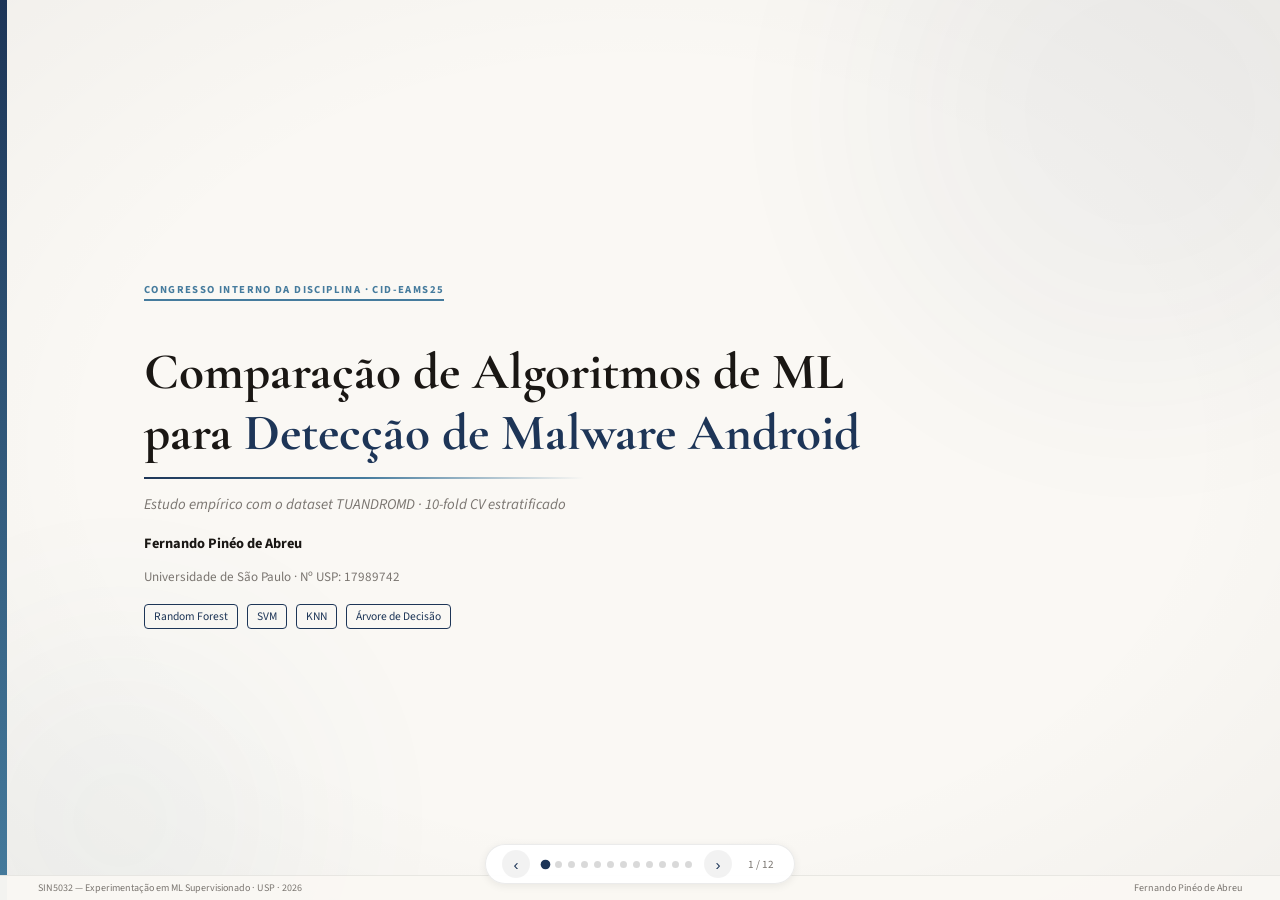
==== commit a618cfc0: "realizado ajuste no rodapé, estava com o nome incorreto da disciplina" ====
--- a/index.html
+++ b/index.html
@@ -20,7 +20,7 @@
     <div class="blob" style="width:380px;height:380px;bottom:-110px;left:-70px;background:#457b9d"></div>
   </div>
   <div class="title-bar"></div>
-  <div class="slide-footer"><span>SIN5032 — Experimentação em AM Supervisionado · USP · 2026</span><span>Fernando Pinéo de Abreu</span></div>
+  <div class="slide-footer"><span>SIN5032 — Experimentação em ML Supervisionado · USP · 2026</span><span>Fernando Pinéo de Abreu</span></div>
   <div class="content" style="padding-left:clamp(2.4rem,5vw,4.5rem)">
     <p class="section-tag reveal">Congresso Interno da Disciplina · CID-EAMS25</p>
     <h1 class="font-display reveal" style="font-size:clamp(1.9rem,4vw,3.2rem);font-weight:700;line-height:1.2;margin-bottom:.5rem">
